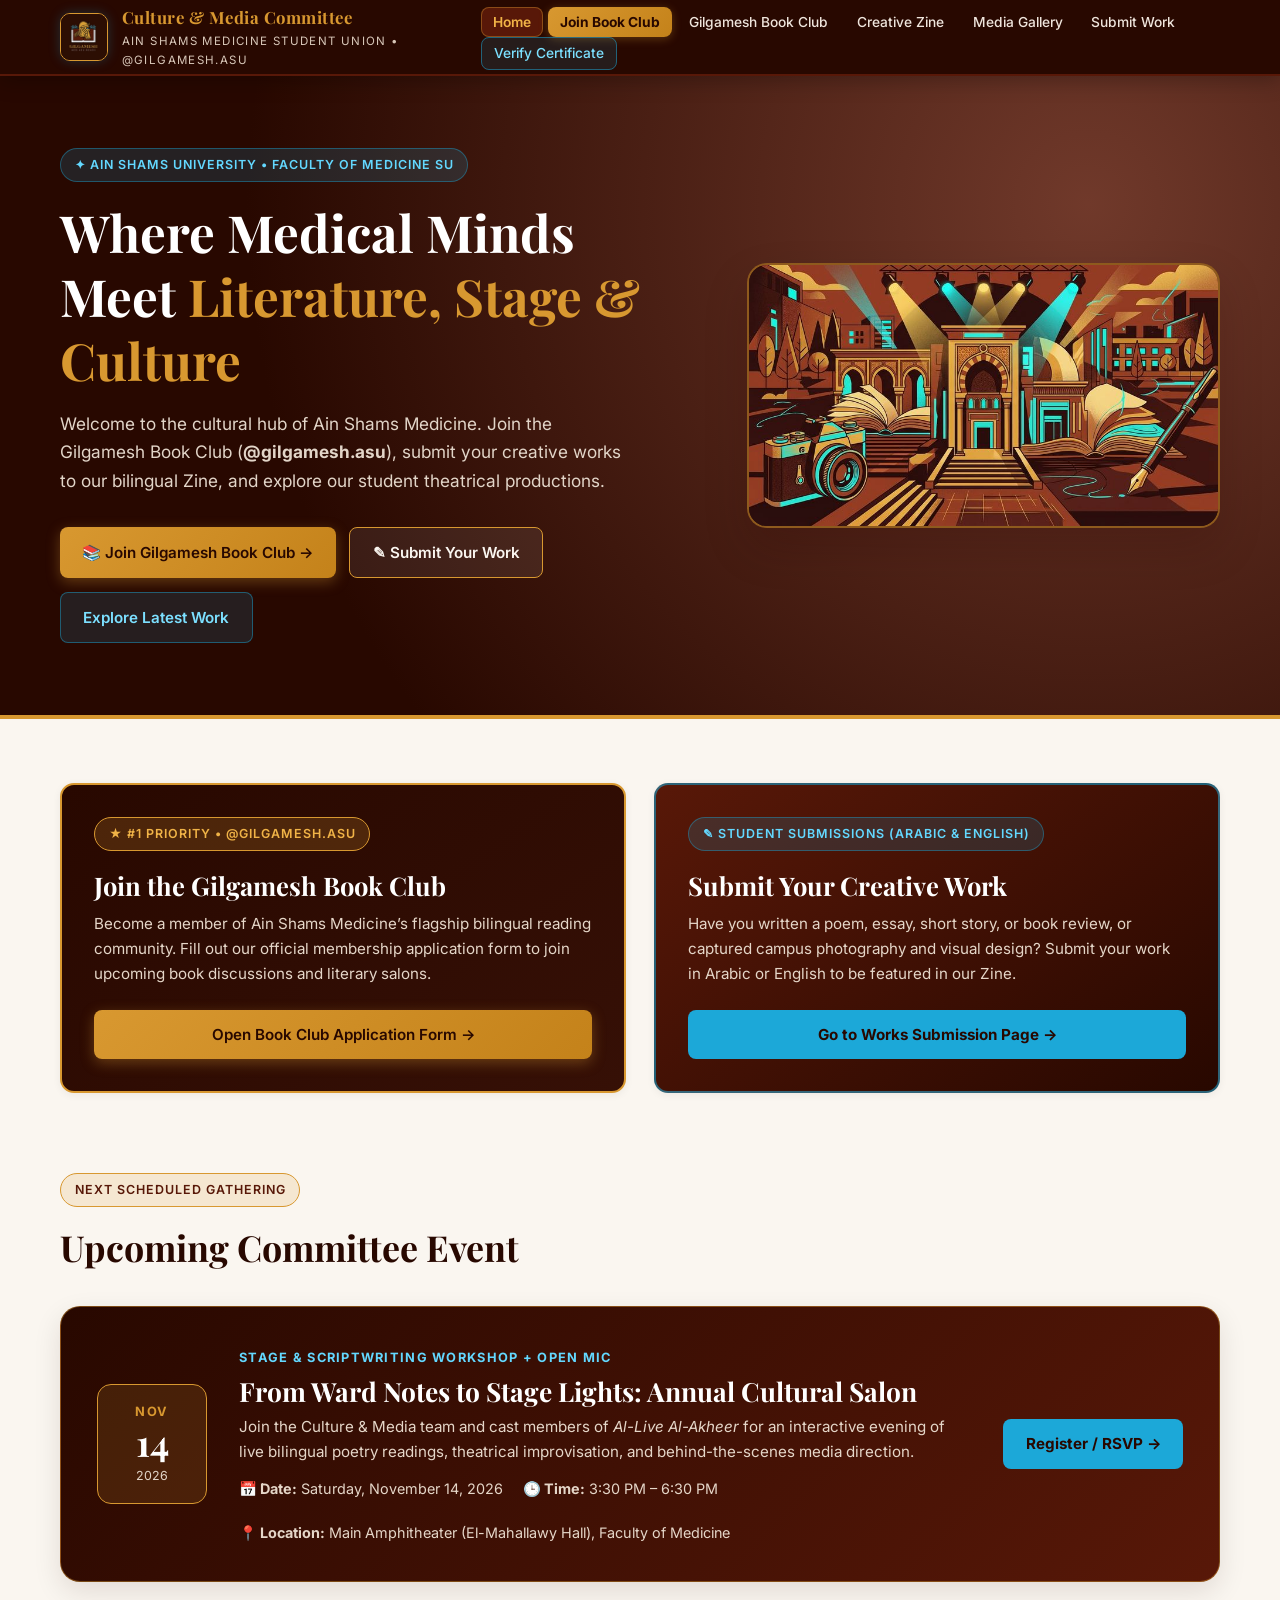
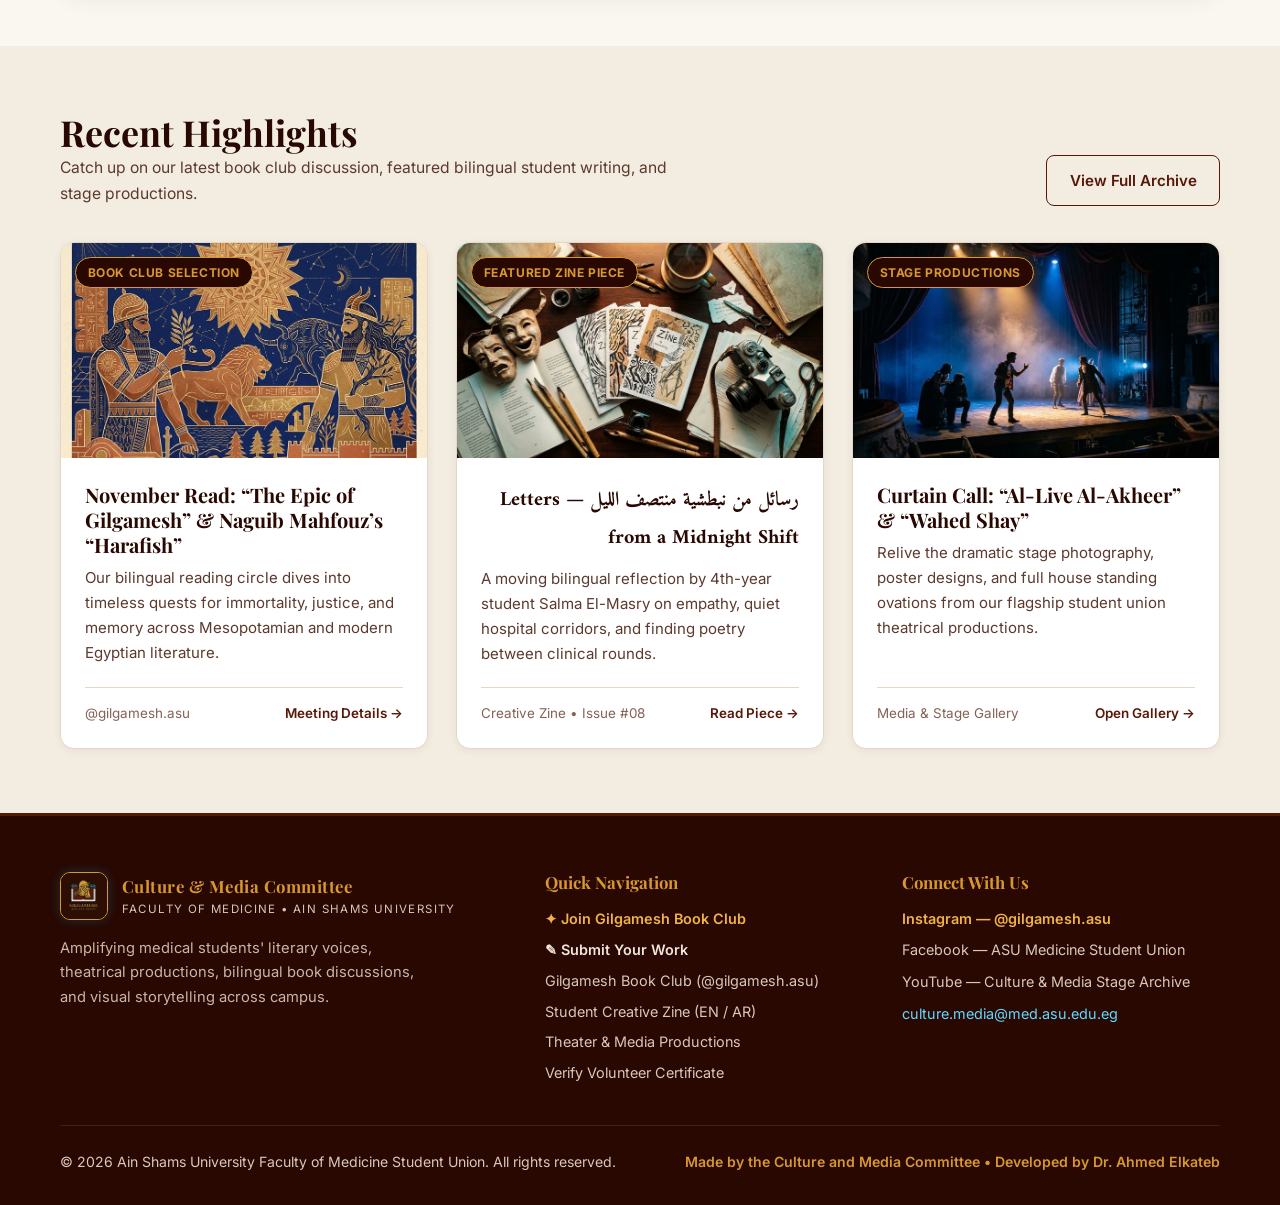
==== index.html @ adf81aca "Add files via upload" ====
<!DOCTYPE html>
<html lang="en" dir="ltr">
<head>
  <meta charset="UTF-8" />
  <meta name="viewport" content="width=device-width, initial-scale=1.0" />
  <title>Home | Culture &amp; Media Committee — ASU Medicine SU</title>
  <meta name="description" content="Official portal of the Culture and Media Committee, Ain Shams University Faculty of Medicine Student Union (Gilgamesh Book Club, Creative Zine, Theater & Media Gallery)." />
  <!-- Google Fonts: Inter, Playfair Display (English), Amiri & Cairo (Arabic RTL Support) -->
  <link rel="preconnect" href="https://fonts.googleapis.com">
  <link rel="preconnect" href="https://fonts.gstatic.com" crossorigin>
  <link href="https://fonts.googleapis.com/css2?family=Amiri:ital,wght@0,400;0,700;1,400&family=Cairo:wght@500;600;700&family=Inter:wght@400;500;600;700&family=Playfair+Display:ital,wght@0,600;0,700;1,600&display=swap" rel="stylesheet">
  <link rel="stylesheet" href="css/styles.css" />
</head>
<body>

  <!-- ================= GLOBAL STICKY HEADER / NAVIGATION ================= -->
  <header class="site-header">
    <div class="container nav-wrapper">
      <a href="index.html" class="brand-identity" aria-label="Culture and Media Committee Home">
        <img src="assets/gilgamesh-logo.jpg" alt="Gilgamesh MED.ASU.READS Emblem" class="brand-logo" />
        <div class="brand-titles">
          <span class="brand-title-main">Culture &amp; Media Committee</span>
          <span class="brand-title-sub">Ain Shams Medicine Student Union &bull; @gilgamesh.asu</span>
        </div>
      </a>

      <button id="mobile-menu-toggle" class="mobile-menu-btn" aria-label="Toggle Menu" aria-expanded="false">&#9776;</button>

      <nav aria-label="Primary Navigation">
        <ul id="primary-nav-links" class="nav-links">
          <li><a href="index.html" class="nav-link active">Home</a></li>
          <li><a href="join-book-club.html" class="nav-link nav-cta-join">Join Book Club</a></li>
          <li><a href="book-club.html" class="nav-link">Gilgamesh Book Club</a></li>
          <li><a href="zine.html" class="nav-link">Creative Zine</a></li>
          <li><a href="gallery.html" class="nav-link">Media Gallery</a></li>
          <li><a href="submit.html" class="nav-link">Submit Work</a></li>
          <li><a href="verify.html" class="nav-link nav-cta-verify">Verify Certificate</a></li>
        </ul>
      </nav>
    </div>
  </header>

  <!-- ================= MAIN PAGE CONTENT ================= -->
  <main>

    <!-- HERO SECTION -->
    <section class="hero-section">
      <div class="container hero-grid">
        <div>
          <span class="eyebrow-badge">&#10022; Ain Shams University &bull; Faculty of Medicine SU</span>
          <h1 class="hero-title">Where Medical Minds Meet <span>Literature, Stage &amp; Culture</span></h1>
          <p class="hero-subtitle">
            Welcome to the cultural hub of Ain Shams Medicine. Join the Gilgamesh Book Club (<strong>@gilgamesh.asu</strong>), submit your creative works to our bilingual Zine, and explore our student theatrical productions.
          </p>
          <div class="hero-actions">
            <a href="join-book-club.html" class="btn btn-primary">&#128218; Join Gilgamesh Book Club &rarr;</a>
            <a href="submit.html" class="btn btn-secondary">&#9998; Submit Your Work</a>
            <a href="zine.html" class="btn btn-ghost-light">Explore Latest Work</a>
          </div>
        </div>

        <div class="hero-visual-card">
          <img src="assets/hero-cultural-hub.jpg" alt="Culture and Media Committee Campus Hub Illustration" />
        </div>
      </div>
    </section>

    <!-- PRIORITY ACTIONS BANNER (1. JOIN BOOK CLUB, 2. SUBMIT WORK) -->
    <section class="section" style="padding-bottom: 1rem;">
      <div class="container">
        <div style="display:grid; grid-template-columns:repeat(auto-fit, minmax(320px, 1fr)); gap:1.75rem;">
          <!-- Priority #1: Join Gilgamesh Book Club -->
          <div class="card" style="background:linear-gradient(145deg, var(--bg-espresso) 0%, var(--bg-mahogany) 100%); color:#FFFFFF; border:2px solid var(--accent-gold);">
            <div class="card-body" style="padding:2rem;">
              <span class="eyebrow-badge" style="align-self:flex-start; background:rgba(216,152,48,0.2); color:var(--accent-gold-bright); border-color:var(--accent-gold);">&#9733; #1 Priority &bull; @gilgamesh.asu</span>
              <h2 class="serif-heading" style="color:#FFFFFF; font-size:1.6rem; margin-bottom:0.6rem;">Join the Gilgamesh Book Club</h2>
              <p style="color:#E5D6C8; font-size:0.95rem; margin-bottom:1.5rem; flex-grow:1;">
                Become a member of Ain Shams Medicine&rsquo;s flagship bilingual reading community. Fill out our official membership application form to join upcoming book discussions and literary salons.
              </p>
              <a href="join-book-club.html" class="btn btn-primary" style="width:100%;">Open Book Club Application Form &rarr;</a>
            </div>
          </div>

          <!-- Priority #2: Submit Student Works -->
          <div class="card" style="background:linear-gradient(145deg, var(--bg-terracotta) 0%, var(--bg-espresso) 100%); color:#FFFFFF; border:2px solid rgba(28,168,216,0.55);">
            <div class="card-body" style="padding:2rem;">
              <span class="eyebrow-badge" style="align-self:flex-start;">&#9998; Student Submissions (Arabic &amp; English)</span>
              <h2 class="serif-heading" style="color:#FFFFFF; font-size:1.6rem; margin-bottom:0.6rem;">Submit Your Creative Work</h2>
              <p style="color:#E5D6C8; font-size:0.95rem; margin-bottom:1.5rem; flex-grow:1;">
                Have you written a poem, essay, short story, or book review, or captured campus photography and visual design? Submit your work in Arabic or English to be featured in our Zine.
              </p>
              <a href="submit.html" class="btn btn-cyan" style="width:100%;">Go to Works Submission Page &rarr;</a>
            </div>
          </div>
        </div>
      </div>
    </section>

    <!-- UPCOMING EVENTS WIDGET -->
    <section class="section">
      <div class="container">
        <div class="section-header">
          <div>
            <span class="eyebrow-badge" style="background:var(--accent-gold-soft); color:var(--bg-terracotta); border-color:var(--accent-gold);">Next Scheduled Gathering</span>
            <h2 class="section-title">Upcoming Committee Event</h2>
          </div>
        </div>

        <!-- [ADMIN NOTE: Edit the placeholder event title, date, time, location, and RSVP link below] -->
        <div class="event-widget-card">
          <div class="event-date-badge">
            <div class="event-date-month">NOV</div>
            <div class="event-date-day">14</div>
            <div style="font-size:0.78rem; color:#E2D5C8; margin-top:0.2rem;">2026</div>
          </div>

          <div>
            <span style="font-size:0.8rem; text-transform:uppercase; letter-spacing:0.1em; color:#63D8FF; font-weight:700;">Stage &amp; Scriptwriting Workshop + Open Mic</span>
            <h3 class="serif-heading" style="color:#FFFFFF; font-size:1.65rem; margin:0.35rem 0;">From Ward Notes to Stage Lights: Annual Cultural Salon</h3>
            <p style="color:#E5D6C8; font-size:0.95rem;">
              Join the Culture &amp; Media team and cast members of <em>Al-Live Al-Akheer</em> for an interactive evening of live bilingual poetry readings, theatrical improvisation, and behind-the-scenes media direction.
            </p>
            <div class="event-meta-list">
              <span><strong>&#128197; Date:</strong> Saturday, November 14, 2026</span>
              <span><strong>&#128338; Time:</strong> 3:30 PM &ndash; 6:30 PM</span>
              <span><strong>&#128205; Location:</strong> Main Amphitheater (El-Mahallawy Hall), Faculty of Medicine</span>
            </div>
          </div>

          <div>
            <a href="join-book-club.html" class="btn btn-cyan">Register / RSVP &rarr;</a>
          </div>
        </div>
      </div>
    </section>

    <!-- RECENT HIGHLIGHTS (3-Card Grid) -->
    <section class="section section-alt">
      <div class="container">
        <div class="section-header">
          <div>
            <h2 class="section-title">Recent Highlights</h2>
            <p class="section-subtitle">Catch up on our latest book club discussion, featured bilingual student writing, and stage productions.</p>
          </div>
          <a href="gallery.html" class="btn btn-outline-dark">View Full Archive</a>
        </div>

        <!-- [ADMIN NOTE: Update any of the 3 highlight cards below when new updates are published] -->
        <div class="grid-3">
          <!-- Highlight 1: Gilgamesh Book Club Selection -->
          <article class="card">
            <div class="card-img-wrap">
              <img src="assets/gilgamesh-epic.jpg" alt="Gilgamesh Book Club Current Selection" />
              <span class="card-tag">Book Club Selection</span>
            </div>
            <div class="card-body">
              <h3 class="card-title">November Read: &ldquo;The Epic of Gilgamesh&rdquo; &amp; Naguib Mahfouz&rsquo;s &ldquo;Harafish&rdquo;</h3>
              <p class="card-text">
                Our bilingual reading circle dives into timeless quests for immortality, justice, and memory across Mesopotamian and modern Egyptian literature.
              </p>
              <div class="card-footer">
                <span>@gilgamesh.asu</span>
                <a href="book-club.html" style="color:var(--bg-terracotta); font-weight:600;">Meeting Details &rarr;</a>
              </div>
            </div>
          </article>

          <!-- Highlight 2: Featured Student Article (Bilingual Showcase) -->
          <article class="card">
            <div class="card-img-wrap">
              <img src="assets/zine-flatlay.jpg" alt="Creative Zine Featured Article" />
              <span class="card-tag">Featured Zine Piece</span>
            </div>
            <div class="card-body">
              <h3 class="card-title" dir="rtl">رسائل من نبطشية منتصف الليل &mdash; Letters from a Midnight Shift</h3>
              <p class="card-text">
                A moving bilingual reflection by 4th-year student Salma El-Masry on empathy, quiet hospital corridors, and finding poetry between clinical rounds.
              </p>
              <div class="card-footer">
                <span>Creative Zine &bull; Issue #08</span>
                <a href="zine.html" style="color:var(--bg-terracotta); font-weight:600;">Read Piece &rarr;</a>
              </div>
            </div>
          </article>

          <!-- Highlight 3: Theatrical Productions -->
          <article class="card">
            <div class="card-img-wrap">
              <img src="assets/theater-production.jpg" alt="Al-Live Al-Akheer and Wahed Shay Theatrical Productions" />
              <span class="card-tag">Stage Productions</span>
            </div>
            <div class="card-body">
              <h3 class="card-title">Curtain Call: &ldquo;Al-Live Al-Akheer&rdquo; &amp; &ldquo;Wahed Shay&rdquo;</h3>
              <p class="card-text">
                Relive the dramatic stage photography, poster designs, and full house standing ovations from our flagship student union theatrical productions.
              </p>
              <div class="card-footer">
                <span>Media &amp; Stage Gallery</span>
                <a href="gallery.html" style="color:var(--bg-terracotta); font-weight:600;">Open Gallery &rarr;</a>
              </div>
            </div>
          </article>
        </div>
      </div>
    </section>

  </main>

  <!-- ================= GLOBAL FOOTER ================= -->
  <footer class="site-footer">
    <div class="container">
      <div class="footer-grid">
        <div>
          <div class="brand-identity" style="margin-bottom:1rem;">
            <img src="assets/gilgamesh-logo.jpg" alt="Gilgamesh Logo" class="brand-logo" />
            <div class="brand-titles">
              <span class="brand-title-main">Culture &amp; Media Committee</span>
              <span class="brand-title-sub">Faculty of Medicine &bull; Ain Shams University</span>
            </div>
          </div>
          <p style="font-size:0.92rem; color:#C9B6A6; max-width:380px;">
            Amplifying medical students' literary voices, theatrical productions, bilingual book discussions, and visual storytelling across campus.
          </p>
        </div>

        <div>
          <h4 class="serif-heading" style="color:var(--accent-gold); font-size:1.05rem; margin-bottom:0.85rem;">Quick Navigation</h4>
          <ul style="list-style:none; display:grid; gap:0.45rem; font-size:0.9rem;">
            <li><a href="join-book-club.html" style="color:var(--accent-gold-bright); font-weight:600;">&#10022; Join Gilgamesh Book Club</a></li>
            <li><a href="submit.html" style="color:#EFE5DC; font-weight:600;">&#9998; Submit Your Work</a></li>
            <li><a href="book-club.html">Gilgamesh Book Club (@gilgamesh.asu)</a></li>
            <li><a href="zine.html">Student Creative Zine (EN / AR)</a></li>
            <li><a href="gallery.html">Theater &amp; Media Productions</a></li>
            <li><a href="verify.html">Verify Volunteer Certificate</a></li>
          </ul>
        </div>

        <div>
          <!-- [ADMIN NOTE: Replace placeholder social URLs and contact email below] -->
          <h4 class="serif-heading" style="color:var(--accent-gold); font-size:1.05rem; margin-bottom:0.85rem;">Connect With Us</h4>
          <ul style="list-style:none; display:grid; gap:0.5rem; font-size:0.9rem;">
            <li><a href="https://www.instagram.com/gilgamesh.asu" target="_blank" rel="noopener" style="color:var(--accent-gold-bright); font-weight:600;">Instagram &mdash; @gilgamesh.asu</a></li>
            <li><a href="https://facebook.com" target="_blank" rel="noopener">Facebook &mdash; ASU Medicine Student Union</a></li>
            <li><a href="https://youtube.com" target="_blank" rel="noopener">YouTube &mdash; Culture &amp; Media Stage Archive</a></li>
            <li><a href="mailto:culture.media@med.asu.edu.eg" style="color:#63D8FF;">culture.media@med.asu.edu.eg</a></li>
          </ul>
        </div>
      </div>

      <div class="footer-bottom">
        <span>&copy; 2026 Ain Shams University Faculty of Medicine Student Union. All rights reserved.</span>
        <span style="color:var(--accent-gold); font-weight:600;">Made by the Culture and Media Committee &bull; Developed by Dr. Ahmed Elkateb</span>
      </div>
    </div>
  </footer>

  <script src="js/main.js"></script>
</body>
</html>
---- css/styles.css ----
/* ==========================================================================
   Culture & Media Committee Website — Ain Shams University Faculty of Medicine SU
   Developed by Dr. Ahmed Elkateb
   Brand Palette Extracted from the Official Gilgamesh (MED.ASU.READS) Emblem:
   - Deep Espresso Mahogany: #280800 / #331006
   - Warm Terracotta / Book Rust: #581808 / #7A240E
   - Gilgamesh Ochre Gold: #D89830 / #E5A93C
   - Circuit Turquoise Cyan: #1CA8D8 / #38C3F2
   - Warm Parchment / Ivory: #FAF6F0 / #F3ECE1
   ========================================================================== */

:root {
  --bg-espresso: #280800;
  --bg-mahogany: #361006;
  --bg-terracotta: #581808;
  --bg-terracotta-light: #782510;
  --accent-gold: #D89830;
  --accent-gold-bright: #F0B347;
  --accent-gold-soft: rgba(216, 152, 48, 0.16);
  --accent-cyan: #1CA8D8;
  --accent-cyan-soft: rgba(28, 168, 216, 0.14);
  --surface-parchment: #FAF6F0;
  --surface-Warm: #F3ECE1;
  --surface-card: #FFFFFF;
  --text-primary: #230902;
  --text-secondary: #5C3A2E;
  --text-muted: #846256;
  --text-on-dark: #FAF6F0;
  --border-warm: #E5D7C6;
  --success-bg: #ECFDF5;
  --success-border: #10B981;
  --success-text: #065F46;
  --error-bg: #FEF2F2;
  --error-border: #EF4444;
  --error-text: #991B1B;
  --shadow-sm: 0 2px 8px rgba(40, 8, 0, 0.06);
  --shadow-md: 0 10px 28px rgba(40, 8, 0, 0.11);
  --shadow-lg: 0 20px 44px rgba(40, 8, 0, 0.18);
  --radius-sm: 8px;
  --radius-md: 14px;
  --radius-lg: 20px;
}

*, *::before, *::after {
  box-sizing: border-box;
  margin: 0;
  padding: 0;
}

html {
  scroll-behavior: smooth;
  font-size: 16px;
}

body {
  font-family: 'Inter', -apple-system, BlinkMacSystemFont, 'Segoe UI', Roboto, sans-serif;
  background-color: var(--surface-parchment);
  color: var(--text-primary);
  line-height: 1.65;
  min-height: 100vh;
  display: flex;
  flex-direction: column;
}

/* Typography & Bilingual (LTR / RTL) Support */
h1, h2, h3, h4, .serif-heading {
  font-family: 'Playfair Display', Georgia, serif;
  line-height: 1.25;
  color: var(--text-primary);
}

[dir="rtl"], .rtl-text {
  direction: rtl;
  text-align: right;
  font-family: 'Amiri', 'Cairo', 'Traditional Arabic', serif;
  line-height: 1.9;
}

[dir="rtl"] h1, [dir="rtl"] h2, [dir="rtl"] h3, [dir="rtl"] h4, .rtl-sans {
  font-family: 'Cairo', 'Amiri', sans-serif;
  line-height: 1.45;
}

[dir="ltr"], .ltr-text {
  direction: ltr;
  text-align: left;
}

a {
  color: inherit;
  text-decoration: none;
  transition: all 0.2s ease;
}

img {
  max-width: 100%;
  height: auto;
  display: block;
}

.container {
  width: 100%;
  max-width: 1200px;
  margin: 0 auto;
  padding: 0 1.25rem;
}

/* Sticky Header & Navigation */
.site-header {
  position: sticky;
  top: 0;
  z-index: 1000;
  background-color: var(--bg-espresso);
  border-bottom: 2px solid var(--bg-terracotta);
  box-shadow: 0 4px 20px rgba(0, 0, 0, 0.28);
}

.nav-wrapper {
  display: flex;
  align-items: center;
  justify-content: space-between;
  min-height: 74px;
  gap: 0.75rem;
}

.brand-identity {
  display: flex;
  align-items: center;
  gap: 0.85rem;
}

.brand-logo {
  width: 48px;
  height: 48px;
  border-radius: 10px;
  object-fit: cover;
  border: 1.5px solid var(--accent-gold);
  box-shadow: 0 0 12px rgba(28, 168, 216, 0.25);
}

.brand-titles {
  display: flex;
  flex-direction: column;
}

.brand-title-main {
  font-family: 'Playfair Display', Georgia, serif;
  font-weight: 700;
  font-size: 1.05rem;
  color: var(--accent-gold);
  letter-spacing: 0.03em;
}

.brand-title-sub {
  font-size: 0.72rem;
  text-transform: uppercase;
  letter-spacing: 0.12em;
  color: #D8C7B8;
}

.nav-links {
  display: flex;
  align-items: center;
  gap: 0.3rem;
  list-style: none;
  flex-wrap: wrap;
}

.nav-link {
  padding: 0.45rem 0.75rem;
  border-radius: var(--radius-sm);
  font-size: 0.86rem;
  font-weight: 500;
  color: #EFE5DC;
  transition: all 0.2s ease;
  white-space: nowrap;
}

.nav-link:hover {
  color: var(--accent-gold-bright);
  background-color: rgba(255, 255, 255, 0.06);
}

.nav-link.active {
  background-color: var(--bg-terracotta);
  color: var(--accent-gold-bright);
  font-weight: 600;
  box-shadow: inset 0 0 0 1px rgba(216, 152, 48, 0.4);
}

.nav-cta-join {
  background: linear-gradient(135deg, var(--accent-gold) 0%, #C4821A 100%);
  color: var(--bg-espresso) !important;
  font-weight: 700;
  box-shadow: 0 2px 10px rgba(216, 152, 48, 0.3);
}

.nav-cta-join:hover, .nav-cta-join.active {
  background: linear-gradient(135deg, var(--accent-gold-bright) 0%, var(--accent-gold) 100%);
  color: var(--bg-espresso) !important;
  box-shadow: 0 4px 14px rgba(216, 152, 48, 0.5);
}

.nav-cta-verify {
  border: 1px solid rgba(28, 168, 216, 0.5);
  background-color: rgba(28, 168, 216, 0.12);
  color: #7CE0FF;
}

.nav-cta-verify:hover, .nav-cta-verify.active {
  background-color: var(--accent-cyan);
  color: var(--bg-espresso);
  border-color: var(--accent-cyan);
}

.mobile-menu-btn {
  display: none;
  background: transparent;
  border: 1px solid rgba(216, 152, 48, 0.4);
  color: var(--accent-gold);
  padding: 0.45rem 0.65rem;
  border-radius: var(--radius-sm);
  cursor: pointer;
  font-size: 1.25rem;
}

/* Buttons */
.btn {
  display: inline-flex;
  align-items: center;
  justify-content: center;
  gap: 0.5rem;
  padding: 0.75rem 1.4rem;
  border-radius: var(--radius-sm);
  font-weight: 600;
  font-size: 0.95rem;
  cursor: pointer;
  border: none;
  transition: all 0.2s ease;
}

.btn-primary {
  background: linear-gradient(135deg, var(--accent-gold) 0%, #C4821A 100%);
  color: var(--bg-espresso);
  box-shadow: 0 4px 14px rgba(216, 152, 48, 0.35);
}

.btn-primary:hover {
  transform: translateY(-1px);
  background: linear-gradient(135deg, var(--accent-gold-bright) 0%, var(--accent-gold) 100%);
  box-shadow: 0 6px 20px rgba(216, 152, 48, 0.5);
}

.btn-secondary {
  background-color: rgba(255, 255, 255, 0.08);
  color: var(--surface-parchment);
  border: 1.5px solid var(--accent-gold);
}

.btn-secondary:hover {
  background-color: var(--accent-gold);
  color: var(--bg-espresso);
}

.btn-ghost-light {
  background-color: rgba(28, 168, 216, 0.14);
  color: #7CE0FF;
  border: 1px solid rgba(28, 168, 216, 0.45);
}

.btn-ghost-light:hover {
  background-color: var(--accent-cyan);
  color: var(--bg-espresso);
}

.btn-cyan {
  background-color: var(--accent-cyan);
  color: var(--bg-espresso);
  font-weight: 700;
}

.btn-cyan:hover {
  background-color: #38C3F2;
  transform: translateY(-1px);
}

.btn-outline-dark {
  background-color: transparent;
  color: var(--bg-terracotta);
  border: 1.5px solid var(--bg-terracotta);
}

.btn-outline-dark:hover {
  background-color: var(--bg-terracotta);
  color: #FFFFFF;
}

/* Hero Banner */
.hero-section {
  background: radial-gradient(circle at 85% 20%, rgba(88, 24, 8, 0.85) 0%, var(--bg-espresso) 70%);
  color: var(--text-on-dark);
  padding: 4.5rem 0;
  position: relative;
  overflow: hidden;
  border-bottom: 4px solid var(--accent-gold);
}

.hero-grid {
  display: grid;
  grid-template-columns: 1.15fr 0.85fr;
  gap: 3rem;
  align-items: center;
}

.eyebrow-badge {
  display: inline-flex;
  align-items: center;
  gap: 0.5rem;
  padding: 0.35rem 0.85rem;
  border-radius: 999px;
  font-size: 0.78rem;
  font-weight: 600;
  text-transform: uppercase;
  letter-spacing: 0.08em;
  background-color: rgba(28, 168, 216, 0.16);
  color: #63D8FF;
  border: 1px solid rgba(28, 168, 216, 0.4);
  margin-bottom: 1.15rem;
}

.hero-title {
  font-size: clamp(2.1rem, 4vw, 3.25rem);
  color: #FFFFFF;
  margin-bottom: 1.1rem;
}

.hero-title span {
  color: var(--accent-gold);
}

.hero-subtitle {
  font-size: 1.08rem;
  color: #E2D5C8;
  margin-bottom: 2rem;
  max-width: 580px;
}

.hero-actions {
  display: flex;
  flex-wrap: wrap;
  gap: 0.85rem;
}

.hero-visual-card {
  position: relative;
  border-radius: var(--radius-lg);
  overflow: hidden;
  border: 2px solid rgba(216, 152, 48, 0.55);
  box-shadow: var(--shadow-lg);
  background-color: var(--bg-mahogany);
}

/* Section Scaffolding */
.section {
  padding: 4rem 0;
}

.section-alt {
  background-color: var(--surface-Warm);
}

.section-header {
  display: flex;
  flex-wrap: wrap;
  justify-content: space-between;
  align-items: flex-end;
  gap: 1rem;
  margin-bottom: 2.25rem;
}

.section-title {
  font-size: clamp(1.65rem, 2.8vw, 2.25rem);
  color: var(--bg-espresso);
}

.section-subtitle {
  color: var(--text-secondary);
  font-size: 0.98rem;
  max-width: 650px;
}

/* Upcoming Event Card */
.event-widget-card {
  background: linear-gradient(135deg, var(--bg-espresso) 0%, var(--bg-terracotta) 100%);
  color: #FFFFFF;
  border-radius: var(--radius-lg);
  padding: 2.25rem;
  border: 1.5px solid rgba(216, 152, 48, 0.45);
  box-shadow: var(--shadow-md);
  display: grid;
  grid-template-columns: auto 1fr auto;
  gap: 2rem;
  align-items: center;
}

.event-date-badge {
  background-color: rgba(216, 152, 48, 0.15);
  border: 1.5px solid var(--accent-gold);
  border-radius: var(--radius-md);
  padding: 1rem 1.35rem;
  text-align: center;
  min-width: 110px;
}

.event-date-month {
  font-size: 0.8rem;
  text-transform: uppercase;
  letter-spacing: 0.12em;
  color: var(--accent-gold);
  font-weight: 700;
}

.event-date-day {
  font-family: 'Playfair Display', Georgia, serif;
  font-size: 2.3rem;
  font-weight: 700;
  color: #FFFFFF;
  line-height: 1.1;
}

.event-meta-list {
  display: flex;
  flex-wrap: wrap;
  gap: 1.25rem;
  margin-top: 0.85rem;
  font-size: 0.9rem;
  color: #E5D6C8;
}

/* Cards & Grids */
.grid-3 {
  display: grid;
  grid-template-columns: repeat(auto-fill, minmax(320px, 1fr));
  gap: 1.75rem;
}

.card {
  background-color: var(--surface-card);
  border: 1px solid var(--border-warm);
  border-radius: var(--radius-md);
  overflow: hidden;
  box-shadow: var(--shadow-sm);
  transition: transform 0.22s ease, box-shadow 0.22s ease;
  display: flex;
  flex-direction: column;
}

.card:hover {
  transform: translateY(-4px);
  box-shadow: var(--shadow-md);
}

.card-img-wrap {
  position: relative;
  height: 215px;
  overflow: hidden;
  background-color: var(--bg-espresso);
}

.card-img-wrap img {
  width: 100%;
  height: 100%;
  object-fit: cover;
  transition: transform 0.35s ease;
}

.card:hover .card-img-wrap img {
  transform: scale(1.04);
}

.card-tag {
  position: absolute;
  top: 0.85rem;
  left: 0.85rem;
  padding: 0.3rem 0.75rem;
  border-radius: 999px;
  font-size: 0.75rem;
  font-weight: 700;
  text-transform: uppercase;
  letter-spacing: 0.05em;
  background-color: var(--bg-espresso);
  color: var(--accent-gold);
  border: 1px solid var(--accent-gold);
}

.card-body {
  padding: 1.5rem;
  display: flex;
  flex-direction: column;
  flex-grow: 1;
}

.card-title {
  font-size: 1.25rem;
  margin-bottom: 0.55rem;
  color: var(--bg-espresso);
}

.card-text {
  color: var(--text-secondary);
  font-size: 0.94rem;
  margin-bottom: 1.25rem;
  flex-grow: 1;
}

.card-footer {
  padding-top: 0.9rem;
  border-top: 1px solid var(--border-warm);
  display: flex;
  align-items: center;
  justify-content: space-between;
  font-size: 0.84rem;
  color: var(--text-muted);
}

/* Filter Pills */
.filter-bar {
  display: flex;
  flex-wrap: wrap;
  gap: 0.6rem;
  margin-bottom: 2rem;
}

.filter-pill {
  padding: 0.5rem 1.1rem;
  border-radius: 999px;
  border: 1px solid var(--border-warm);
  background-color: var(--surface-card);
  color: var(--text-secondary);
  font-weight: 600;
  font-size: 0.88rem;
  cursor: pointer;
  transition: all 0.2s ease;
}

.filter-pill:hover, .filter-pill.active {
  background-color: var(--bg-espresso);
  color: var(--accent-gold);
  border-color: var(--accent-gold);
}

/* Certificate Verification Box */
.verify-card {
  max-width: 680px;
  margin: 0 auto;
  background-color: var(--surface-card);
  border: 1.5px solid var(--border-warm);
  border-radius: var(--radius-lg);
  padding: 2.5rem;
  box-shadow: var(--shadow-md);
}

.verify-input-group {
  display: flex;
  gap: 0.75rem;
  margin-top: 1.25rem;
  margin-bottom: 1rem;
}

.verify-input {
  flex: 1;
  padding: 0.85rem 1.15rem;
  border: 1.5px solid var(--border-warm);
  border-radius: var(--radius-sm);
  font-size: 1rem;
  font-family: monospace;
  text-transform: uppercase;
}

.verify-input:focus {
  outline: none;
  border-color: var(--accent-cyan);
  box-shadow: 0 0 0 3px var(--accent-cyan-soft);
}

.result-success-card {
  margin-top: 1.5rem;
  padding: 1.5rem;
  border-radius: var(--radius-md);
  background-color: var(--success-bg);
  border: 1.5px solid var(--success-border);
  color: var(--success-text);
}

.result-error-card {
  margin-top: 1.5rem;
  padding: 1.25rem 1.5rem;
  border-radius: var(--radius-md);
  background-color: var(--error-bg);
  border: 1.5px solid var(--error-border);
  color: var(--error-text);
  font-weight: 600;
}

/* Responsive Iframe Container */
.iframe-container {
  position: relative;
  width: 100%;
  min-height: 680px;
  border-radius: var(--radius-md);
  overflow: hidden;
  border: 1.5px solid var(--border-warm);
  background-color: #FFFFFF;
}

.iframe-container iframe {
  width: 100%;
  height: 720px;
  border: 0;
}

/* Modal & Lightbox */
.modal-backdrop {
  position: fixed;
  inset: 0;
  background-color: rgba(25, 5, 0, 0.85);
  backdrop-filter: blur(4px);
  z-index: 2000;
  display: none;
  align-items: center;
  justify-content: center;
  padding: 1.5rem;
}

.modal-backdrop.open {
  display: flex;
}

.modal-content {
  background-color: var(--surface-parchment);
  border: 2px solid var(--accent-gold);
  border-radius: var(--radius-lg);
  max-width: 760px;
  width: 100%;
  max-height: 88vh;
  overflow-y: auto;
  padding: 2.25rem;
  position: relative;
  box-shadow: var(--shadow-lg);
}

/* Footer */
.site-footer {
  margin-top: auto;
  background-color: var(--bg-espresso);
  color: #D9C8B8;
  border-top: 3px solid var(--bg-terracotta);
  padding: 3.5rem 0 2rem;
}

.footer-grid {
  display: grid;
  grid-template-columns: 1.4fr 1fr 1fr;
  gap: 2.5rem;
  margin-bottom: 2.5rem;
}

.footer-bottom {
  padding-top: 1.5rem;
  border-top: 1px solid rgba(255, 255, 255, 0.1);
  display: flex;
  flex-wrap: wrap;
  justify-content: space-between;
  align-items: center;
  gap: 1rem;
  font-size: 0.88rem;
}

@media (max-width: 1024px) {
  .hero-grid, .event-widget-card, .footer-grid {
    grid-template-columns: 1fr;
  }
  .mobile-menu-btn {
    display: inline-flex;
  }
  .nav-links {
    display: none;
    position: absolute;
    top: 74px;
    left: 0;
    right: 0;
    background-color: var(--bg-espresso);
    flex-direction: column;
    padding: 1rem;
    border-bottom: 2px solid var(--accent-gold);
  }
  .nav-links.open {
    display: flex;
  }
  .verify-input-group {
    flex-direction: column;
  }
}
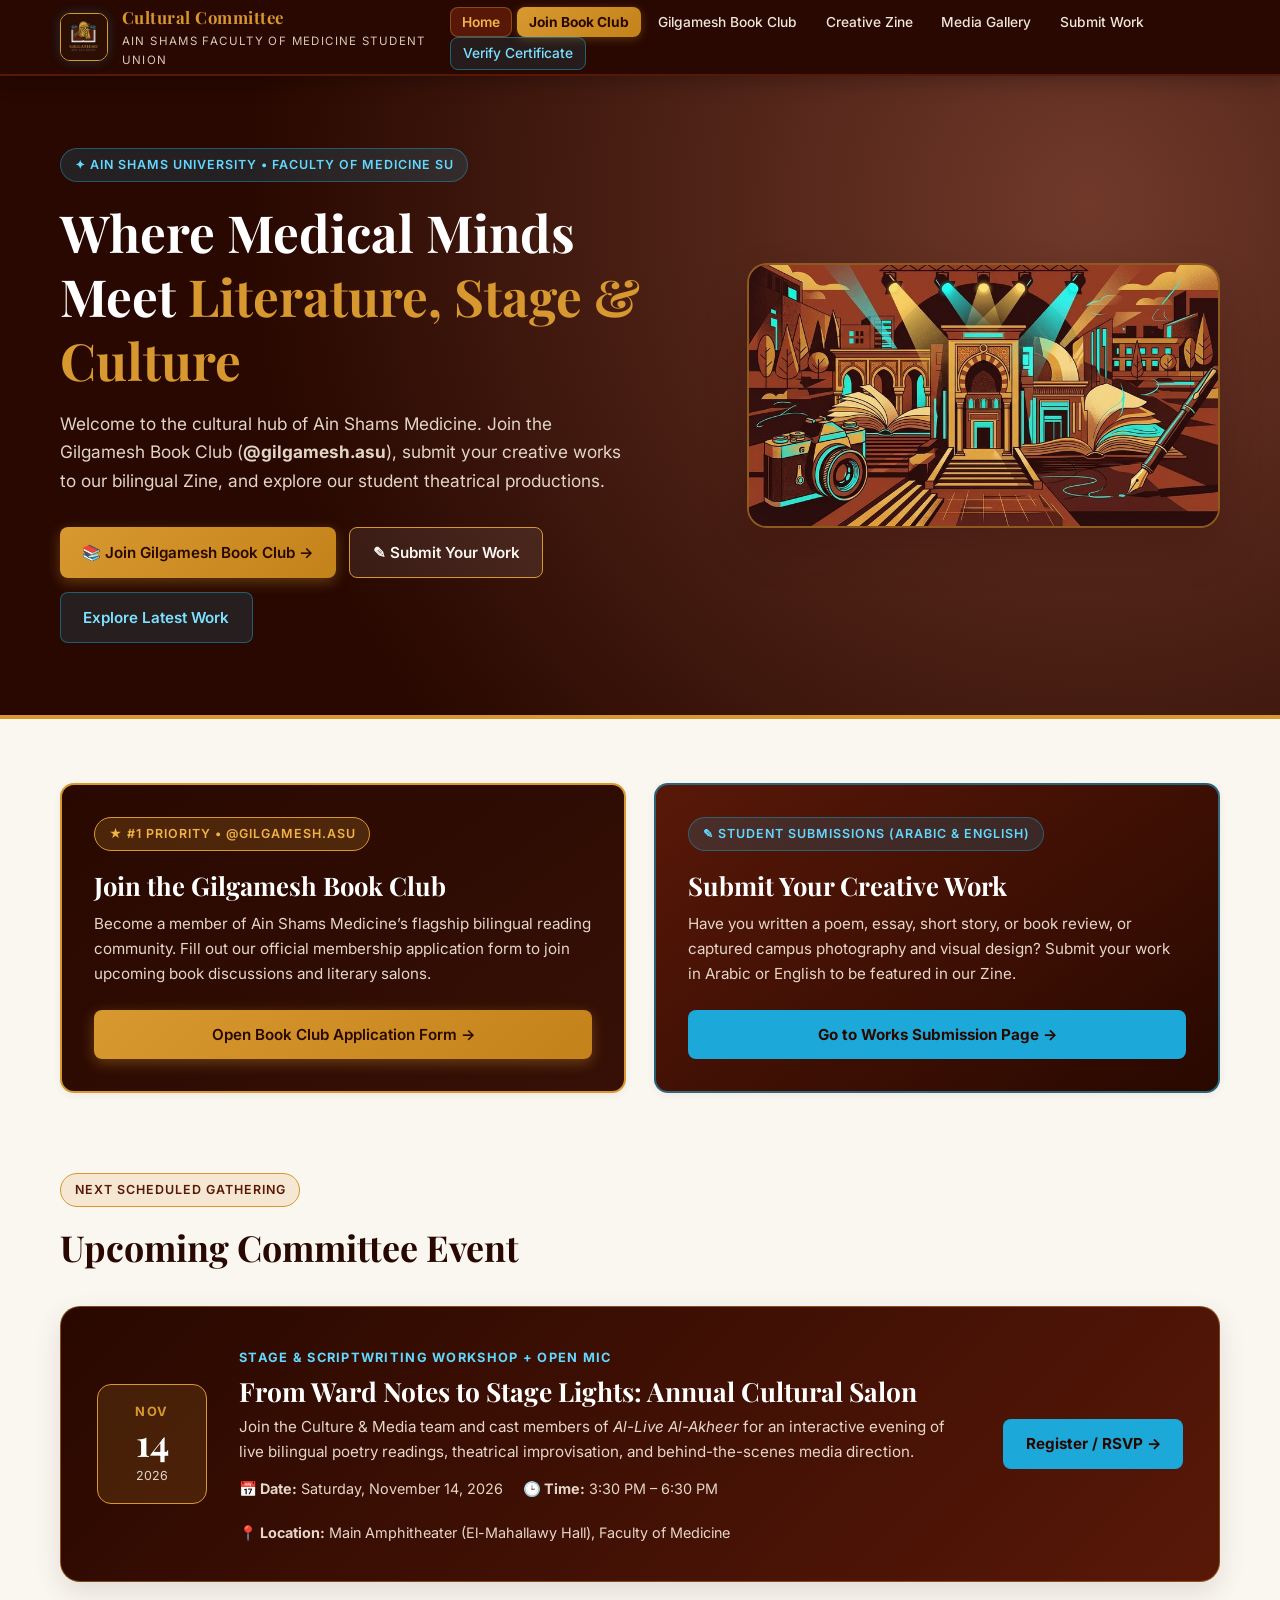
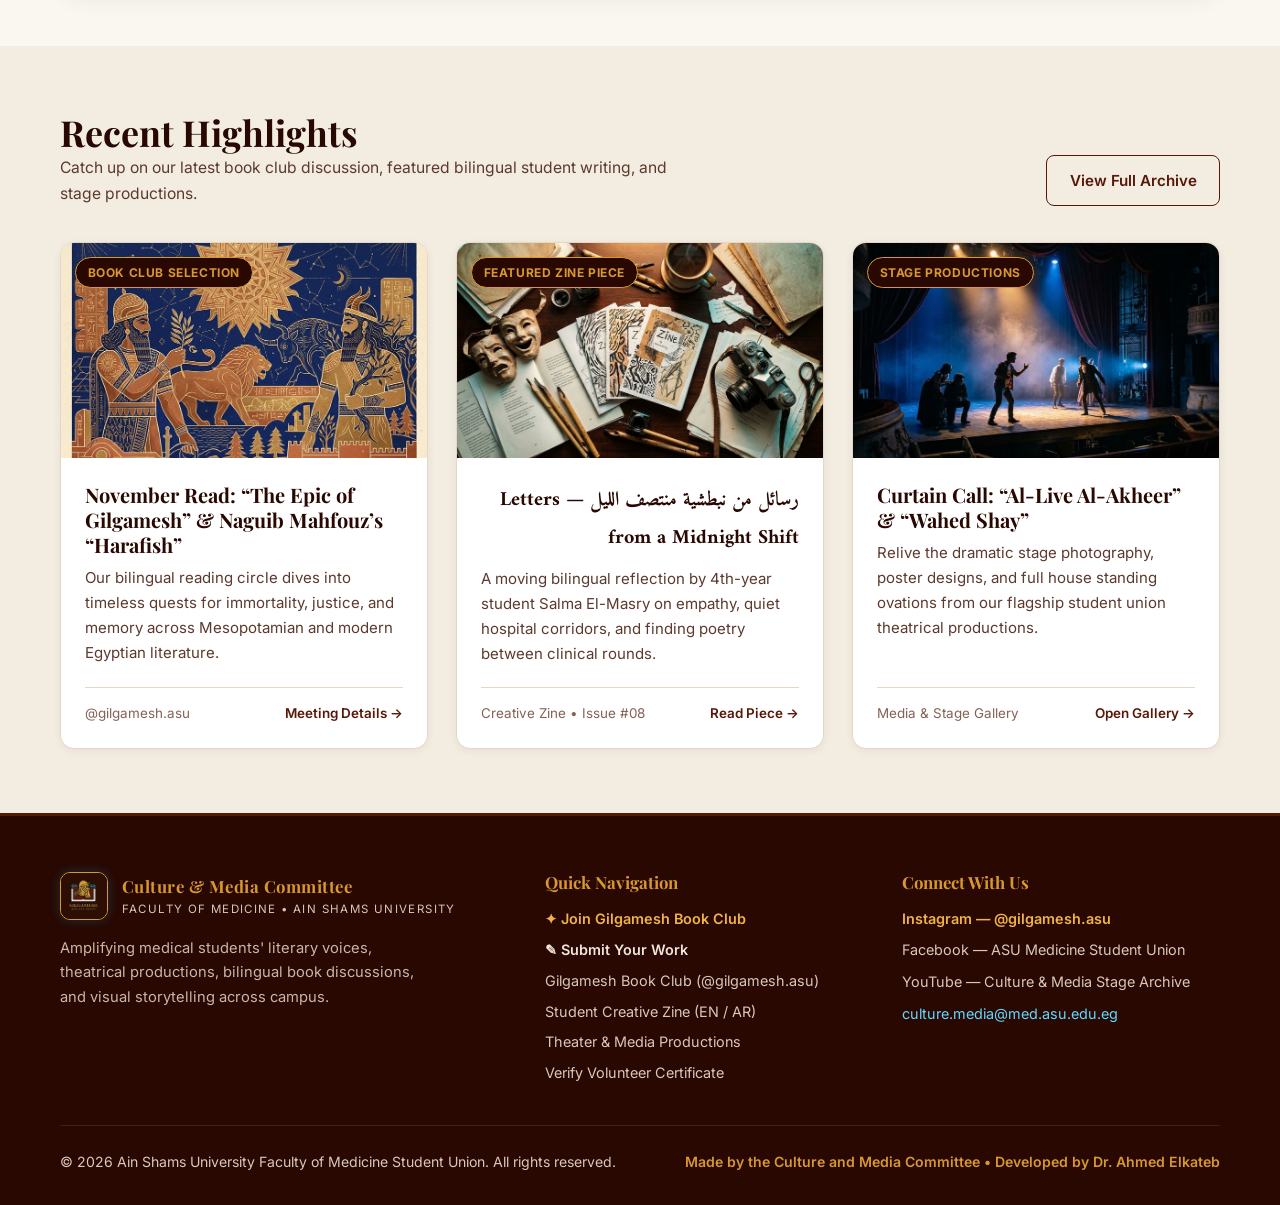
==== commit c0185374: "Update index.html" ====
--- a/index.html
+++ b/index.html
@@ -19,8 +19,8 @@
       <a href="index.html" class="brand-identity" aria-label="Culture and Media Committee Home">
         <img src="assets/gilgamesh-logo.jpg" alt="Gilgamesh MED.ASU.READS Emblem" class="brand-logo" />
         <div class="brand-titles">
-          <span class="brand-title-main">Culture &amp; Media Committee</span>
-          <span class="brand-title-sub">Ain Shams Medicine Student Union &bull; @gilgamesh.asu</span>
+          <span class="brand-title-main">Cultural Committee</span>
+          <span class="brand-title-sub">Ain Shams Faculty of Medicine Student Union</span>
         </div>
       </a>
 
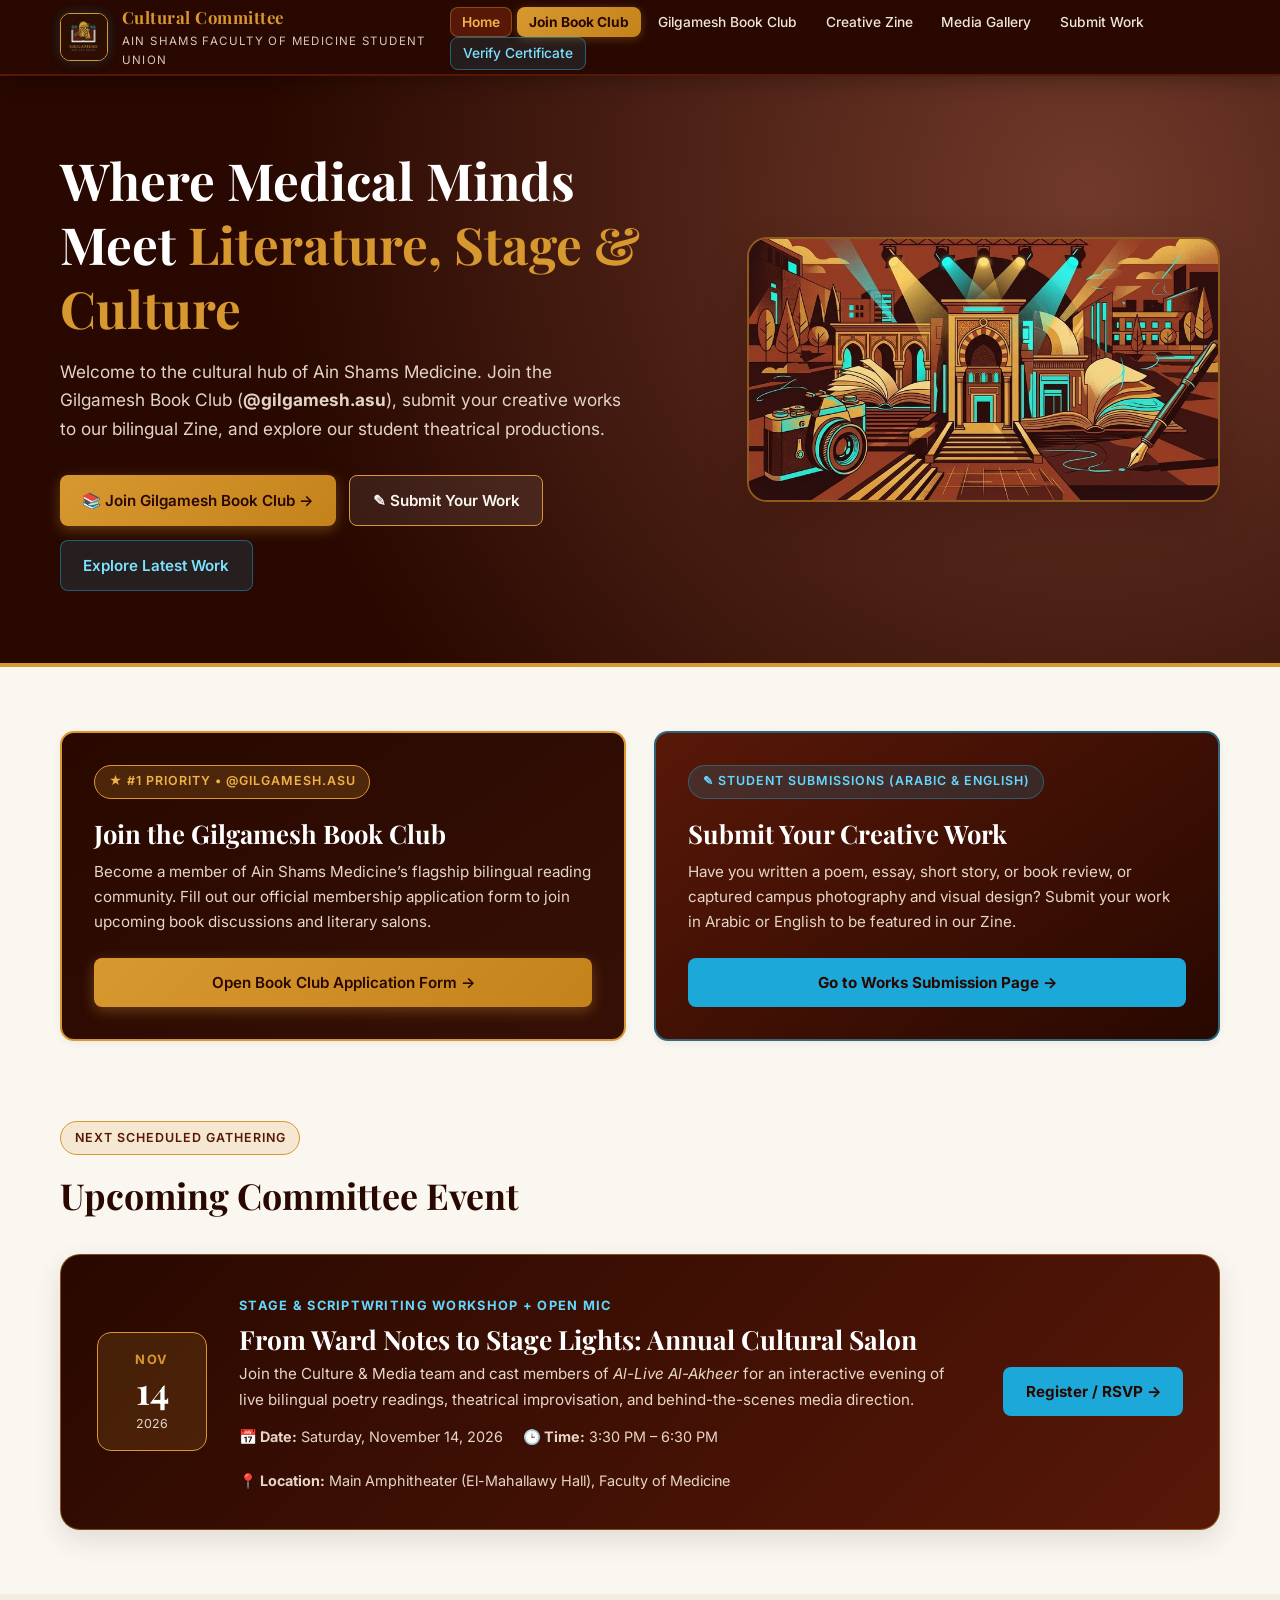
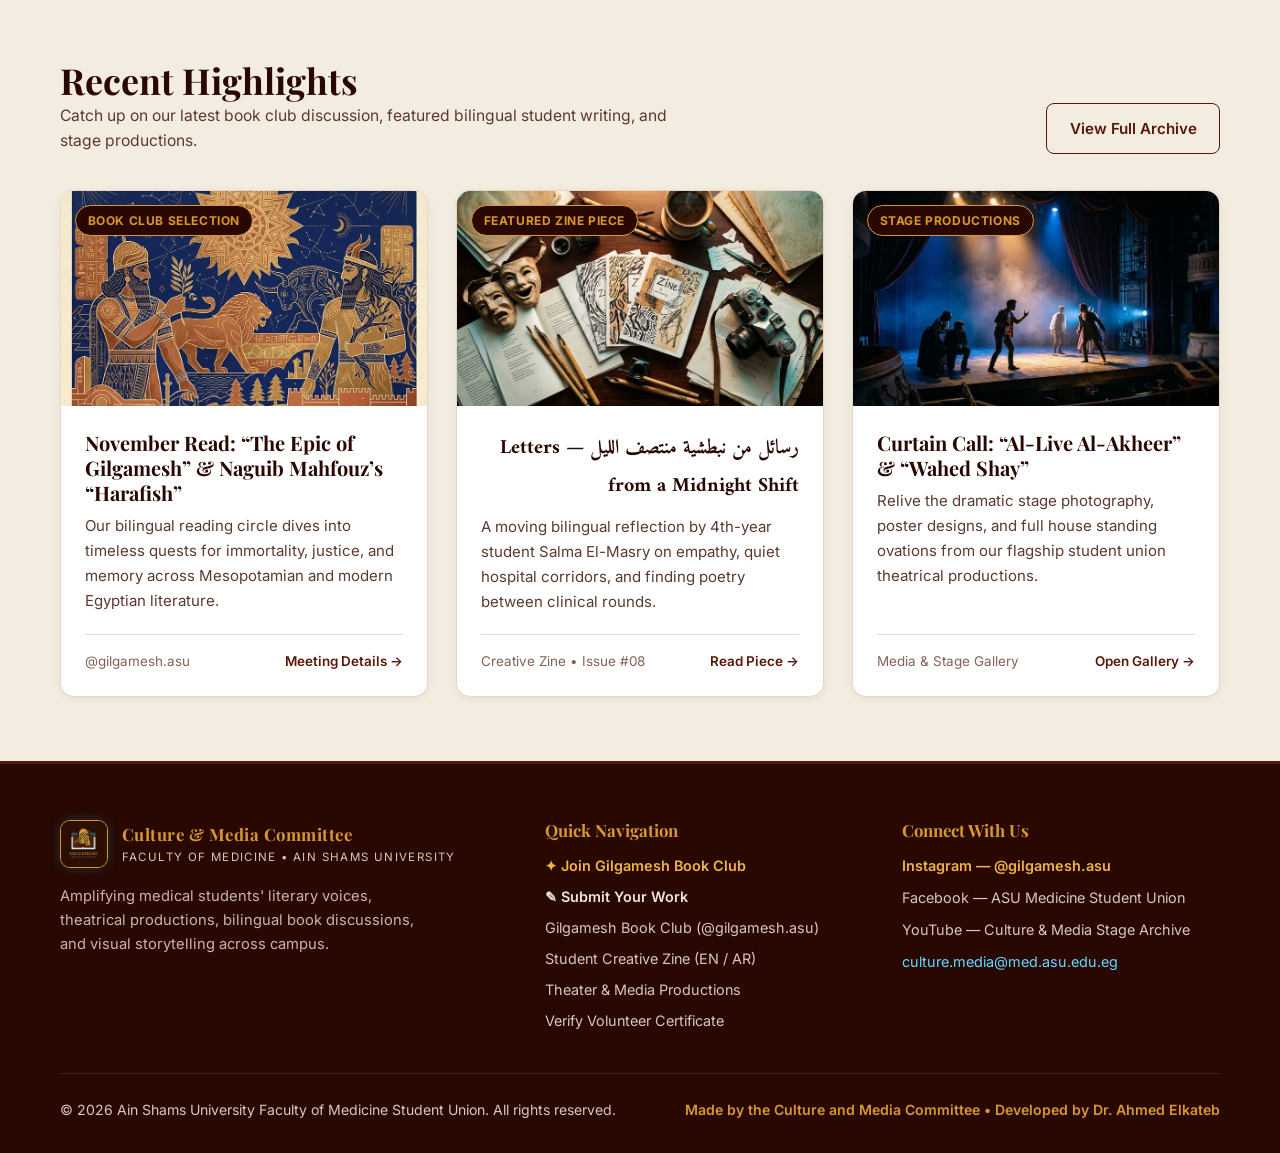
==== commit 108eeaff: "Update index.html" ====
--- a/index.html
+++ b/index.html
@@ -47,7 +47,6 @@
     <section class="hero-section">
       <div class="container hero-grid">
         <div>
-          <span class="eyebrow-badge">&#10022; Ain Shams University &bull; Faculty of Medicine SU</span>
           <h1 class="hero-title">Where Medical Minds Meet <span>Literature, Stage &amp; Culture</span></h1>
           <p class="hero-subtitle">
             Welcome to the cultural hub of Ain Shams Medicine. Join the Gilgamesh Book Club (<strong>@gilgamesh.asu</strong>), submit your creative works to our bilingual Zine, and explore our student theatrical productions.
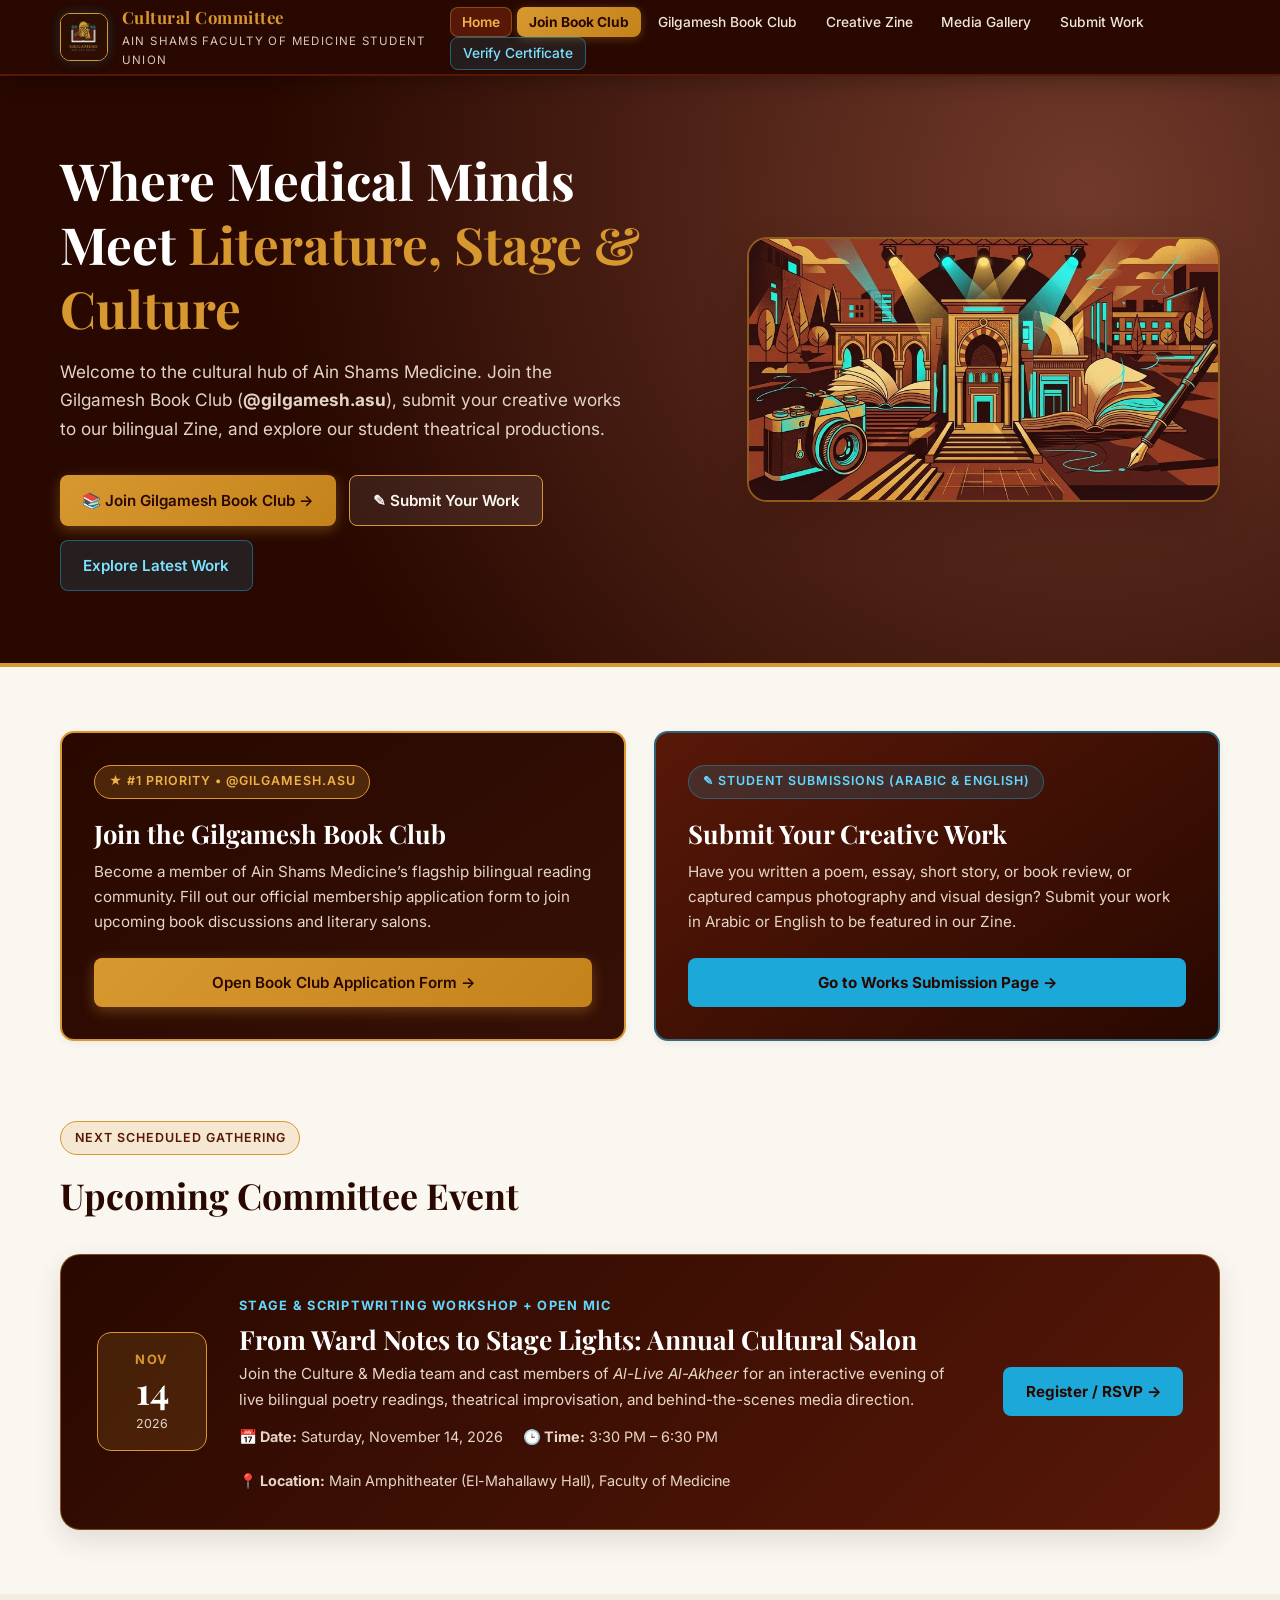
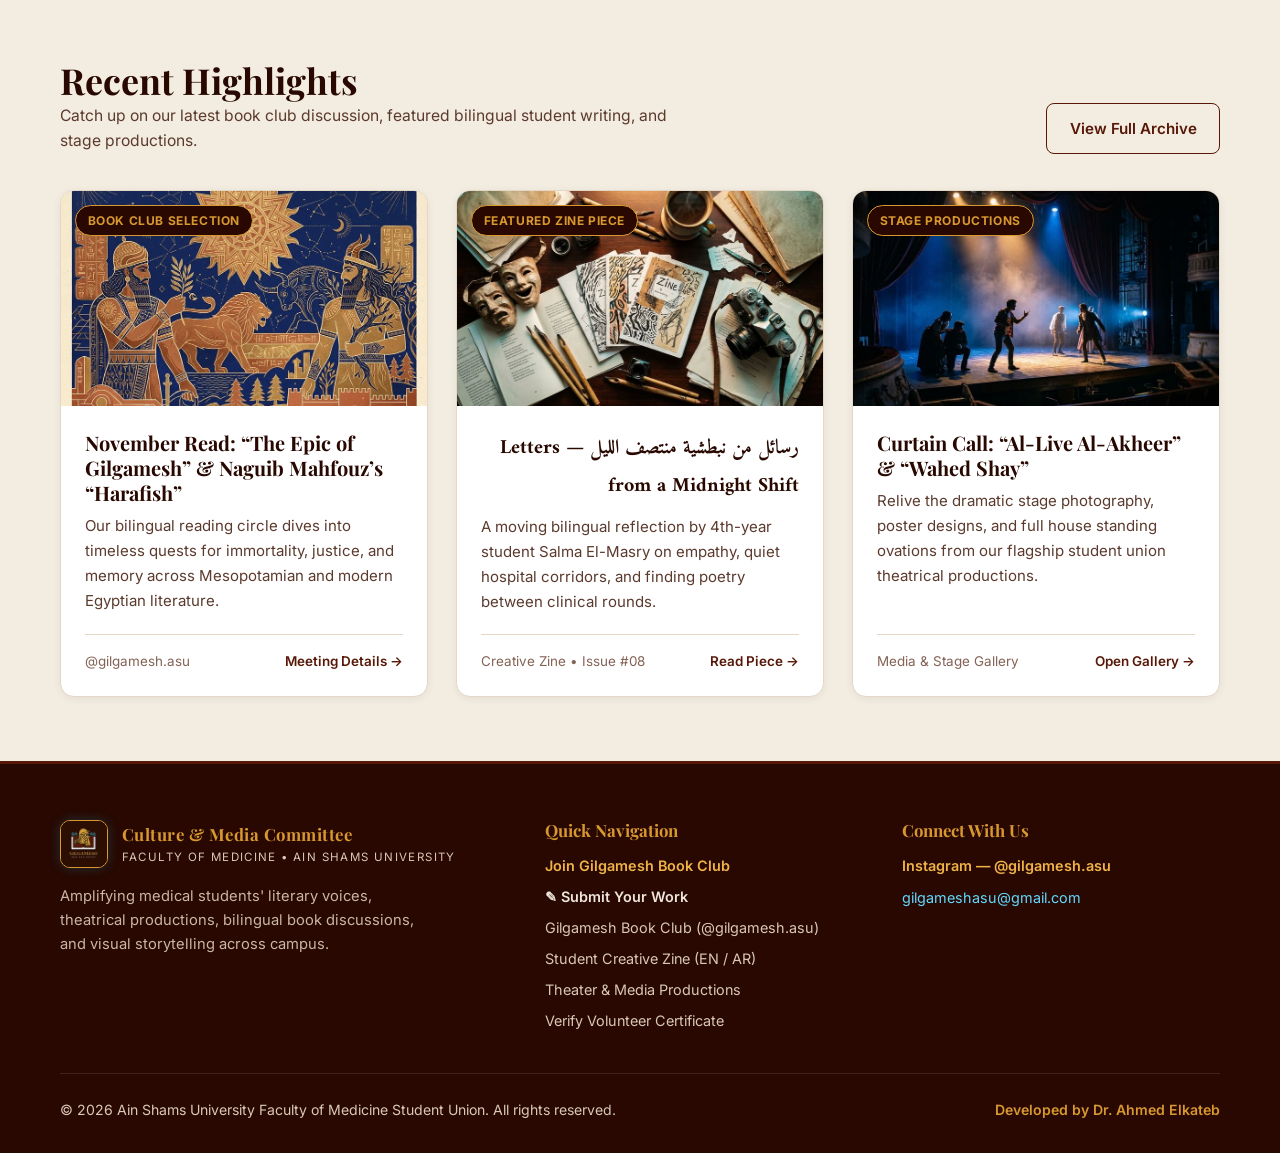
==== commit 4975a808: "Update index.html" ====
--- a/index.html
+++ b/index.html
@@ -225,7 +225,7 @@
         <div>
           <h4 class="serif-heading" style="color:var(--accent-gold); font-size:1.05rem; margin-bottom:0.85rem;">Quick Navigation</h4>
           <ul style="list-style:none; display:grid; gap:0.45rem; font-size:0.9rem;">
-            <li><a href="join-book-club.html" style="color:var(--accent-gold-bright); font-weight:600;">&#10022; Join Gilgamesh Book Club</a></li>
+            <li><a href="join-book-club.html" style="color:var(--accent-gold-bright); font-weight:600;">Join Gilgamesh Book Club</a></li>
             <li><a href="submit.html" style="color:#EFE5DC; font-weight:600;">&#9998; Submit Your Work</a></li>
             <li><a href="book-club.html">Gilgamesh Book Club (@gilgamesh.asu)</a></li>
             <li><a href="zine.html">Student Creative Zine (EN / AR)</a></li>
@@ -239,16 +239,14 @@
           <h4 class="serif-heading" style="color:var(--accent-gold); font-size:1.05rem; margin-bottom:0.85rem;">Connect With Us</h4>
           <ul style="list-style:none; display:grid; gap:0.5rem; font-size:0.9rem;">
             <li><a href="https://www.instagram.com/gilgamesh.asu" target="_blank" rel="noopener" style="color:var(--accent-gold-bright); font-weight:600;">Instagram &mdash; @gilgamesh.asu</a></li>
-            <li><a href="https://facebook.com" target="_blank" rel="noopener">Facebook &mdash; ASU Medicine Student Union</a></li>
-            <li><a href="https://youtube.com" target="_blank" rel="noopener">YouTube &mdash; Culture &amp; Media Stage Archive</a></li>
-            <li><a href="mailto:culture.media@med.asu.edu.eg" style="color:#63D8FF;">culture.media@med.asu.edu.eg</a></li>
+            <li><a href="mailto:culture.media@med.asu.edu.eg" style="color:#63D8FF;">gilgameshasu@gmail.com</a></li>
           </ul>
         </div>
       </div>
 
       <div class="footer-bottom">
         <span>&copy; 2026 Ain Shams University Faculty of Medicine Student Union. All rights reserved.</span>
-        <span style="color:var(--accent-gold); font-weight:600;">Made by the Culture and Media Committee &bull; Developed by Dr. Ahmed Elkateb</span>
+        <span style="color:var(--accent-gold); font-weight:600;">Developed by Dr. Ahmed Elkateb</span>
       </div>
     </div>
   </footer>
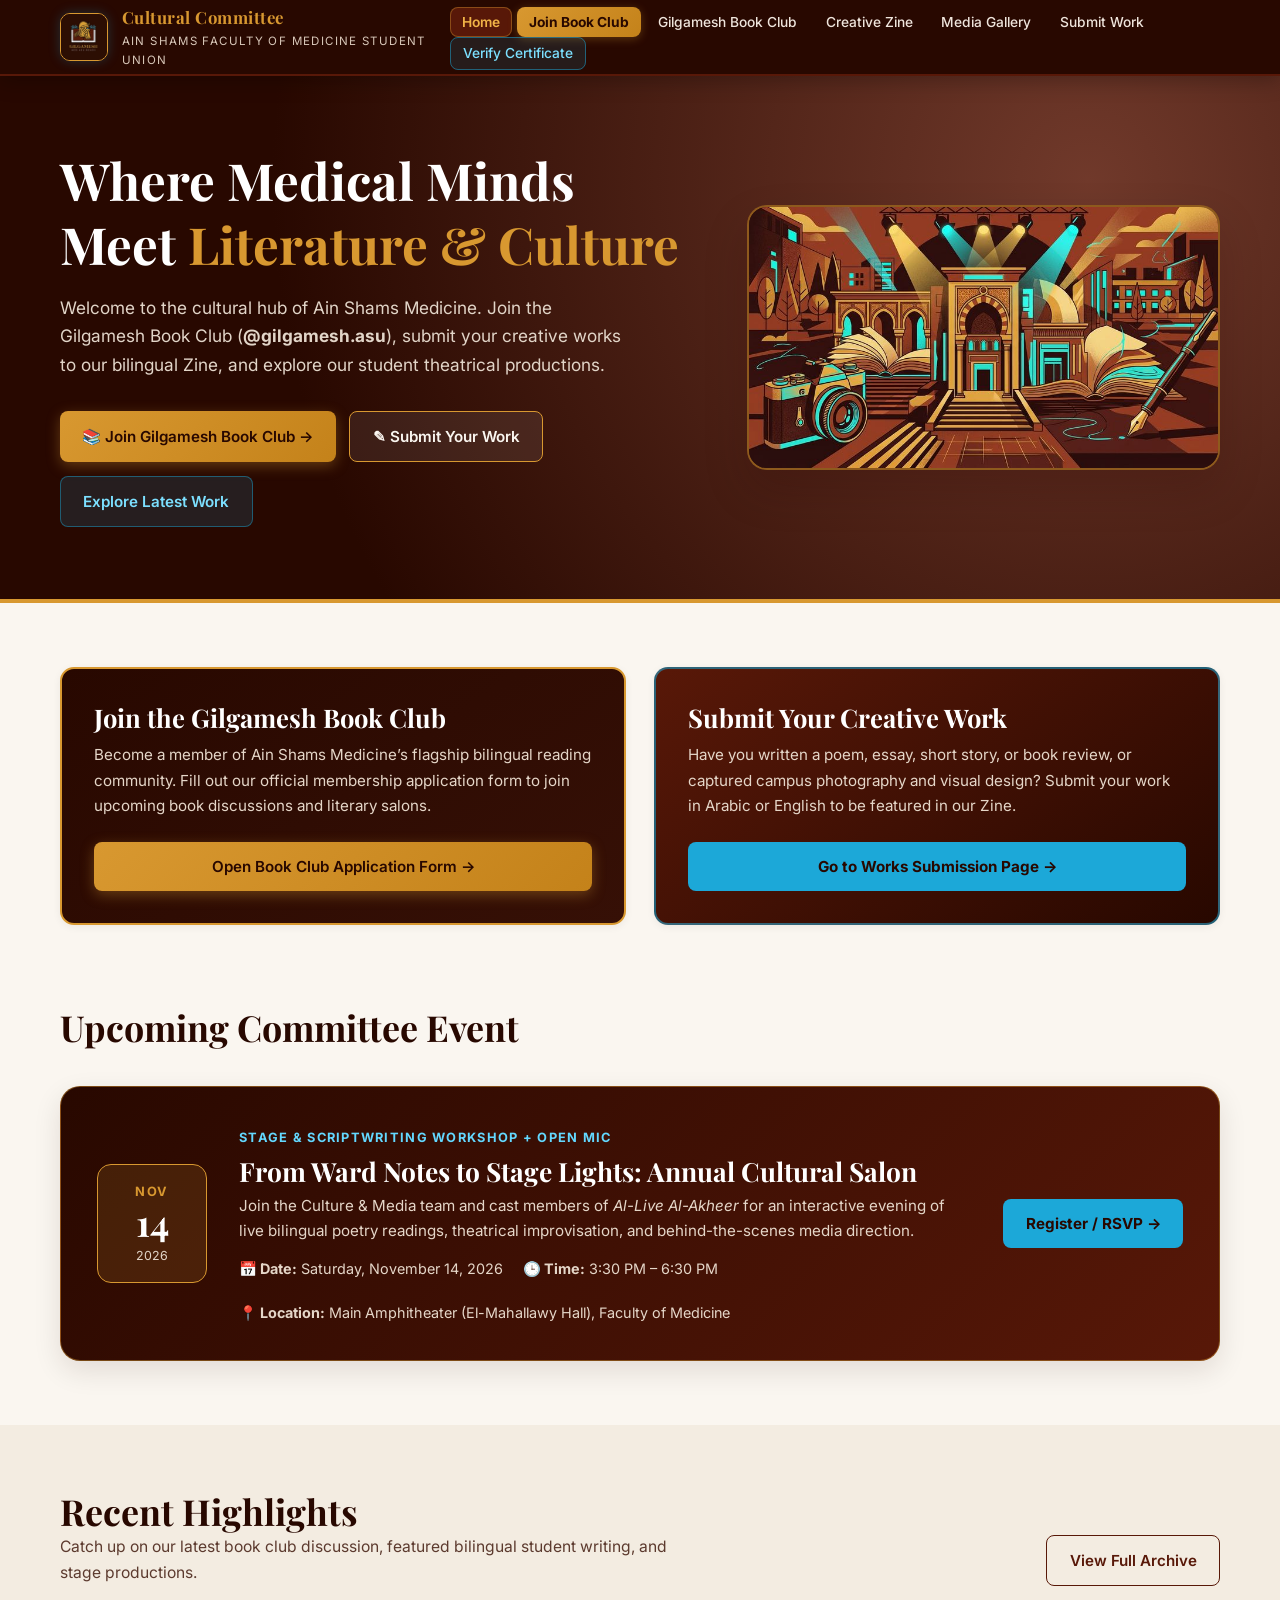
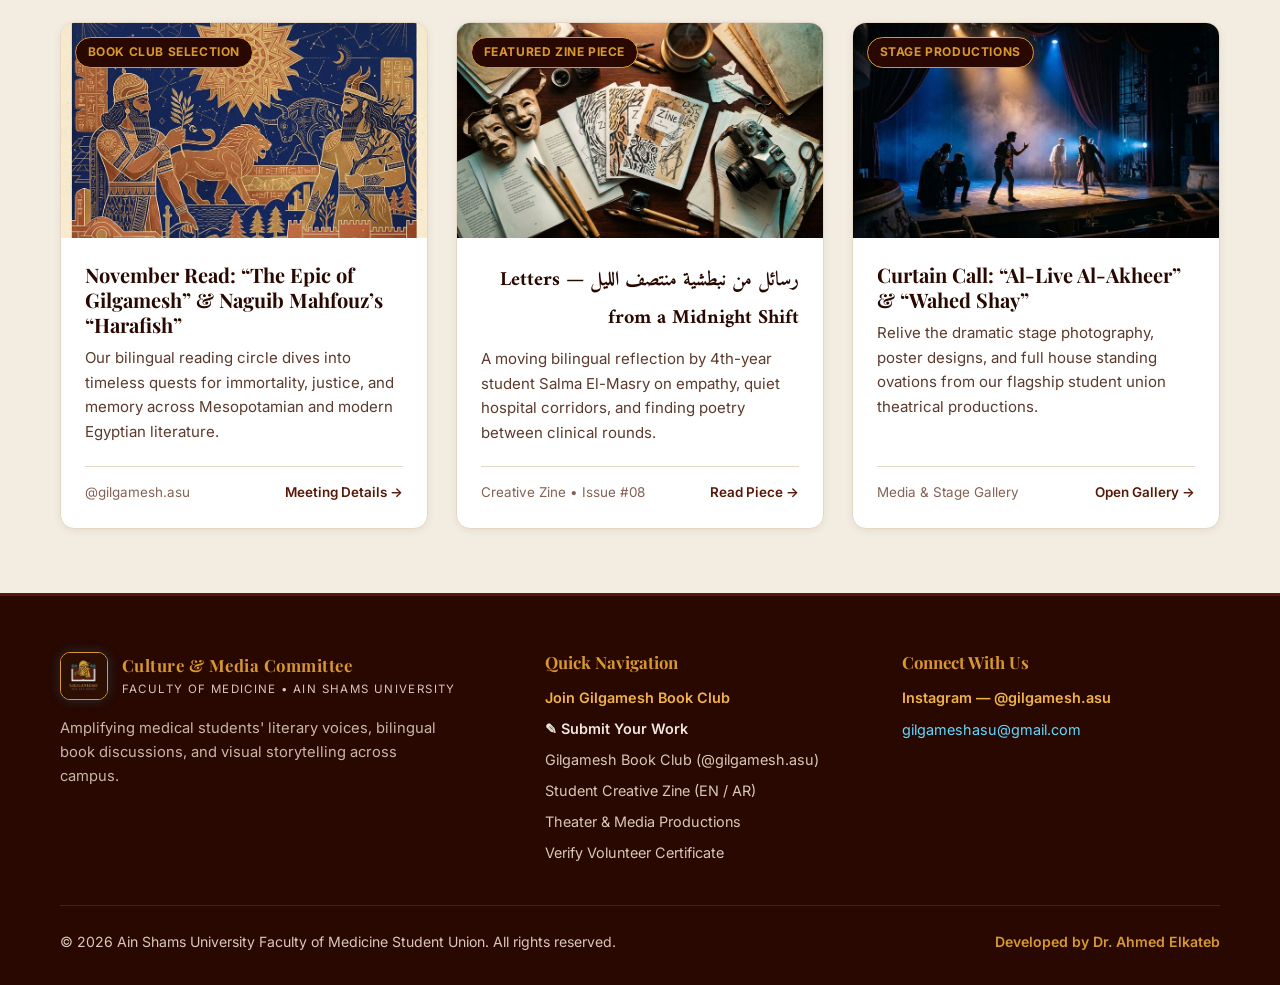
==== commit c72ea54a: "Update index.html" ====
--- a/index.html
+++ b/index.html
@@ -47,7 +47,7 @@
     <section class="hero-section">
       <div class="container hero-grid">
         <div>
-          <h1 class="hero-title">Where Medical Minds Meet <span>Literature, Stage &amp; Culture</span></h1>
+          <h1 class="hero-title">Where Medical Minds Meet <span>Literature &amp; Culture</span></h1>
           <p class="hero-subtitle">
             Welcome to the cultural hub of Ain Shams Medicine. Join the Gilgamesh Book Club (<strong>@gilgamesh.asu</strong>), submit your creative works to our bilingual Zine, and explore our student theatrical productions.
           </p>
@@ -71,7 +71,6 @@
           <!-- Priority #1: Join Gilgamesh Book Club -->
           <div class="card" style="background:linear-gradient(145deg, var(--bg-espresso) 0%, var(--bg-mahogany) 100%); color:#FFFFFF; border:2px solid var(--accent-gold);">
             <div class="card-body" style="padding:2rem;">
-              <span class="eyebrow-badge" style="align-self:flex-start; background:rgba(216,152,48,0.2); color:var(--accent-gold-bright); border-color:var(--accent-gold);">&#9733; #1 Priority &bull; @gilgamesh.asu</span>
               <h2 class="serif-heading" style="color:#FFFFFF; font-size:1.6rem; margin-bottom:0.6rem;">Join the Gilgamesh Book Club</h2>
               <p style="color:#E5D6C8; font-size:0.95rem; margin-bottom:1.5rem; flex-grow:1;">
                 Become a member of Ain Shams Medicine&rsquo;s flagship bilingual reading community. Fill out our official membership application form to join upcoming book discussions and literary salons.
@@ -83,7 +82,6 @@
           <!-- Priority #2: Submit Student Works -->
           <div class="card" style="background:linear-gradient(145deg, var(--bg-terracotta) 0%, var(--bg-espresso) 100%); color:#FFFFFF; border:2px solid rgba(28,168,216,0.55);">
             <div class="card-body" style="padding:2rem;">
-              <span class="eyebrow-badge" style="align-self:flex-start;">&#9998; Student Submissions (Arabic &amp; English)</span>
               <h2 class="serif-heading" style="color:#FFFFFF; font-size:1.6rem; margin-bottom:0.6rem;">Submit Your Creative Work</h2>
               <p style="color:#E5D6C8; font-size:0.95rem; margin-bottom:1.5rem; flex-grow:1;">
                 Have you written a poem, essay, short story, or book review, or captured campus photography and visual design? Submit your work in Arabic or English to be featured in our Zine.
@@ -100,7 +98,6 @@
       <div class="container">
         <div class="section-header">
           <div>
-            <span class="eyebrow-badge" style="background:var(--accent-gold-soft); color:var(--bg-terracotta); border-color:var(--accent-gold);">Next Scheduled Gathering</span>
             <h2 class="section-title">Upcoming Committee Event</h2>
           </div>
         </div>
@@ -218,7 +215,7 @@
             </div>
           </div>
           <p style="font-size:0.92rem; color:#C9B6A6; max-width:380px;">
-            Amplifying medical students' literary voices, theatrical productions, bilingual book discussions, and visual storytelling across campus.
+            Amplifying medical students' literary voices, bilingual book discussions, and visual storytelling across campus.
           </p>
         </div>
 
